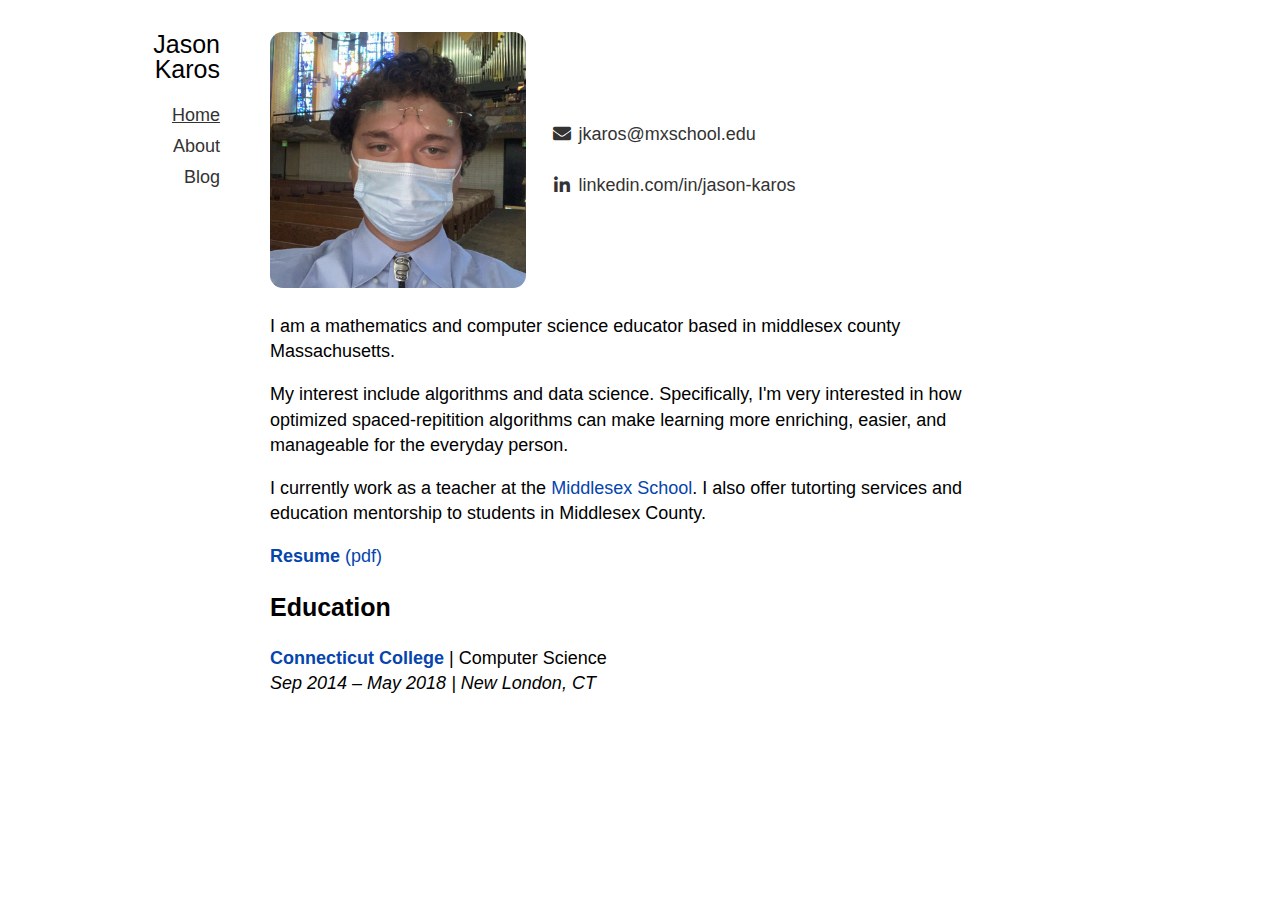
==== about.html @ bf35bdeb "initial commit" ====
<!doctype html>
<html>
    <head>
        <meta charset="utf-8">
        <title>Jason Karos - About</title>
        <link rel="icon" href="learning-svg.png" sizes="any">
        <link rel="stylesheet" type="text/css" href="css/base.css">
        <link rel="stylesheet" type="text/css" href="css/index.css">
        <link rel="stylesheet" href="fontawesome/css/fontawesome-all.min.css">
        <!-- make sure the webpage is friendly with mobile -->
        <!-- width=device-width sets the width of the page to follow the screen-width of the device -->
        <!-- initial-scale=1 sets the initial zoom level to 100% -->
        <meta name="viewport" content="width=device-width, initial-scale=1, minimum-scale=1, user-scalable=yes">
    </head>
    <body>
      <div id="top-level">
        <div id="navigation">
          <div id="navigation-logo"><a href=".">Jason Karos</a></div>
          <div id="navigation-list">
            <div class="navigation-entry"><a class=" navigation-entry-current " href="index.html">Home</a></div>
            <div class="navigation-entry"><a class="" href="about.html">About</a></div>
            <div class="navigation-entry"><a class="" href="articles.html">Blog</a></div>
          </div>
        </div>
        <div id="content">
          <div id="contact" class="small-center">
            <div id="contact-left">
                <img id="portrait" src="portrait.jpeg" alt="Portrait">
            </div>
            <div id="contact-right">
                    <a class="contact-entry" href="mailto:jkaros@mxschool.edu">
                        <i class="fas fa-fw fa-envelope"></i>
                        jkaros@mxschool.edu
                    </a>
                    <br />

                    <br />
                    <a class="contact-entry" href="https://www.linkedin.com/in/jason-karos-6055271a2/">
                        <i class="fab fa-fw fa-linkedin-in"></i>
                        linkedin.com/in/jason-karos
                    </a>
              
            </div>
        </div>
        <div id="bio">
            <p>
                I am a mathematics and computer science educator based in middlesex county Massachusetts. 
            </p>
            <p>
                My interest include algorithms and data science. Specifically, I'm very interested in how optimized spaced-repitition algorithms can make learning more enriching, easier, and manageable for the everyday person.
            </p>
            <p>
                I currently work as a teacher at the <a href="https://www.mxschool.edu/">Middlesex School</a>. I also offer tutorting services and education mentorship to students in Middlesex County.
            </p>
        </div>
          <p>
            <a href="resume.pdf"><strong>Resume</strong> (pdf)</a>
          </p>

            <h2>Education</h2>
            
            <p>
            <strong><a href="https://www.conncoll.edu/">Connecticut College</a></strong> | Computer Science
            <br>
            <em>Sep 2014 – May 2018 | New London, CT</em>
            </p>
            
    
            </p>
        </div>
    </body>
</html>
---- css/base.css ----
body {
  margin: 0px;
  padding: 0px;
  color: #000;
  font-family: Palatino, Georgia, sans-serif;
  line-height: 1.4;
}

a {
  text-decoration: none;
  color: rgb(6, 69, 173);
}

@media (hover: hover) {
a:hover {
  text-decoration: underline;
}
}

code {
  background-color: #e7e7e0;
  border-color: #c0c0c0;
  border-style: solid;
  border-width: 1px;
}

pre code {
  background-color: transparent;
  border-style: none;
  border-width: 0px;
  padding: 0px;
}

div.sourceCode {
  background-color: #fafafa;
  border-color: #e0e0e0;
  border-width: 1px;
  border-style: solid;
}


/* *** */

.soft, .caption {
  color: #555;
}

.no-margin-top {
  margin-bottom: 0px;
}

.no-margin-bottom {
  margin-bottom: 0px;
}

/* *** */

#content {
padding-bottom: 12px;
}

/* HACK */
#content > :first-child {
  margin-top: 0px;
}

#navigation a {
  text-decoration: none;
  color: #000;
}

#navigation div.navigation-entry a {
  color: #333;
}

@media (hover: hover) {
#navigation a:hover {
    color: rgb(6, 69, 173);
}
#navigation div.navigation-entry a:hover {
    color: rgb(6, 69, 173);
}
}

#navigation a.navigation-entry-current {
  text-decoration: underline;
}

/* *** */

@media all and (min-width: 1060px) {
  body {
      overflow-y: scroll;
  }
  #top-level {
      margin: 0 auto;
      width: 1060px;
  }
}

@media all and (max-width: 899px) and (min-width: 740px) {
  body {
      overflow-y: scroll;
  }
  #top-level {
      margin: 0 auto;
      width: 740px;
  }
}

@media all and (min-width: 900px) {

  #content {
      width: 740px;
      padding-left: 160px;
      padding-top: 32px;
  }

  #navigation {
      float: left;
      position: sticky;
      top: 0px;
      width: 110px;
      padding-top: 32px;
      padding-right: 25px;
      text-align: right;
  }

  #navigation-logo {
      line-height: 1;
      font-size: 25px;
      margin-bottom: 21px;
  }

  div.navigation-entry {
      margin-top: 6px;
      margin-bottom: 6px;
  }

}

@media all and (max-width: 899px) {

  #content {
      padding-top: 16px;
      padding-left: 12px;
      padding-right: 12px;
  }

  #navigation {
      padding-top: 27px;
      padding-bottom: 11px;
      text-align: center;
  }

  #navigation-logo {
      font-size: 25px;
      margin-bottom: 18px;
      line-height: 1;
  }

  #navigation-list {
      font-size: 18px;
  }

  div.navigation-entry {
      margin-left: 6px;
      margin-right: 6px;
      display: inline;
  }

  .only-big {
      display: none;
      margin: 0;
      padding: 0;
  }

  .only-big-first {
      margin-top: 0px;
  }

}

/* *** */

@media all and (min-width: 740px) {

body {
  font-size: 18px;
}

h1 { font-size: 28px; }
h2 { font-size: 25px; }
h3 { font-size: 20px; }
h4 { font-size: 18px; }

ul {
  padding-left: 18px;
}

pre {
  padding-top: 6px;
  padding-bottom: 6px;
  padding-left: 10px;
}

code {
  font-size: 15px;
  border-radius: 3px;
  padding-left: 2px;
  padding-right: 2px;
}

/* HACK */
/* margin-top: -((line-height - 1) / 2) * font-size); */
  .top-line-flush { margin-top: -3.6px !important; }
h1.top-line-flush { margin-top: -5.6px !important; }
h2.top-line-flush { margin-top: -5px !important; }
h3.top-line-flush { margin-top: -4px !important; }
h4.top-line-flush { margin-top: -3.6px !important; }

}

@media all and (max-width: 739px) {

body {
  font-size: 16px;
}

h1 { font-size: 25px; }
h2 { font-size: 22px; }
h3 { font-size: 18px; }
h4 { font-size: 16px; }

ul {
  padding-left: 16px;
}

pre {
  padding-top: 4px;
  padding-bottom: 4px;
  padding-left: 8px;
}

code {
  font-size: 14px;
  border-radius: 3px;
  padding-left: 2px;
  padding-right: 2px;
}

.small-center {
  text-align: center;
}

.top-line-flush { margin-top: 0px !important; }

}

/* *** */

.content-auto-resizable-iframe-full {
  max-width: 646px;
  margin: 0px auto;
}
.content-auto-resizable-iframe-full > div {
  position: relative;
  padding-bottom: 56.25%; /* 16:9 */
  height: 0px;
}
.content-auto-resizable-iframe-full iframe {
  position: absolute;
  top: 0px;
  left: 0px;
  width: 100%;
  height: 100%;
}

/* div.header h1 { */
/*     font-size: 25px; */
/*     /1* line-height: 1; *1/ */
/*     margin-top: 0px; */
/*     font-weight: normal; */
/* } */

/* div.header { */

/*     border-top-color: #e0e0e0; */
/*     border-top-width: 1px; */
/*     border-top-style: solid; */

/*     border-bottom-color: #e0e0e0; */
/*     border-bottom-width: 1px; */
/*     border-bottom-style: solid; */

/*     /1* background-color: #fafafa; *1/ */
/*     /1* border-color: #e0e0e0; *1/ */
/*     /1* border-width: 1px; *1/ */
/*     /1* border-style: solid; *1/ */
/*     /1* padding-left: 8px; *1/ */
/*     /1* padding-right: 8px; *1/ */
/*     /1* padding-top: 3px; *1/ */

/*     margin-bottom: 25px; */
/* } */

/* body { */
  /* background-color: #fdf6e3; */
  /* background-color: #fffcf3; */
  /* background-color: #fffff8; */
/* } */

/* /1* TODO doesn't work on firefox *1/ */
/* #content :first-child::first-line { */
/*     line-height: 100% !important; */
/* } */

/* h1, h2, h3, h4 { */
/*     font-family: "Lucida Grande", Geneva, Arial, sans-serif; */
/* } */

/* #content h1, #content h2 { */
/*     font-weight: normal; */
/* } */

/* #content h2 { */
/*     border-bottom: 1px solid #aaa; */
/* } */

@media all and (min-width: 740px) {

.big-header {

    /* border-top-color: #e0e0e0; */
    /* border-top-width: 1px; */
    /* border-top-style: solid; */

    border-bottom-color: #c0c0c0;
    border-bottom-width: 1px;
    border-bottom-style: solid;

    /* background-color: #fafafa; */

    /* border-color: #e0e0e0; */
    /* border-width: 1px; */
    /* border-style: solid; */
    /* padding-left: 8px; */
    /* padding-right: 8px; */
    /* padding-top: 3px; */

}

}

@media all and (max-width: 739px) {

.big-header {

  text-align: center;

}

}
---- css/index.css ----
#contact-left {
    padding-right: 20px;
    display: inline-block;
    vertical-align: middle;
}

#portrait {
    height: 256px;
    border-radius: 5%;
    display: block;
}

#contact-right {
    display: inline-block;
    vertical-align: middle;
    text-align: left;
}

a.contact-entry {
    text-decoration: none;
    color: #333;
}

@media (hover: hover) {
  a.contact-entry:hover {
      color: rgb(6, 69, 173);
  }
}

@media all and (min-width: 740px) {
    #contact {
        margin-bottom: 26px;
    }
  }

@media all and (max-width: 739px) {
    #portrait {
        height: 96px;
    }
    #contact-left {
        padding-right: 5px;
    }
    #contact {
        margin-bottom: 22px;
    }
}
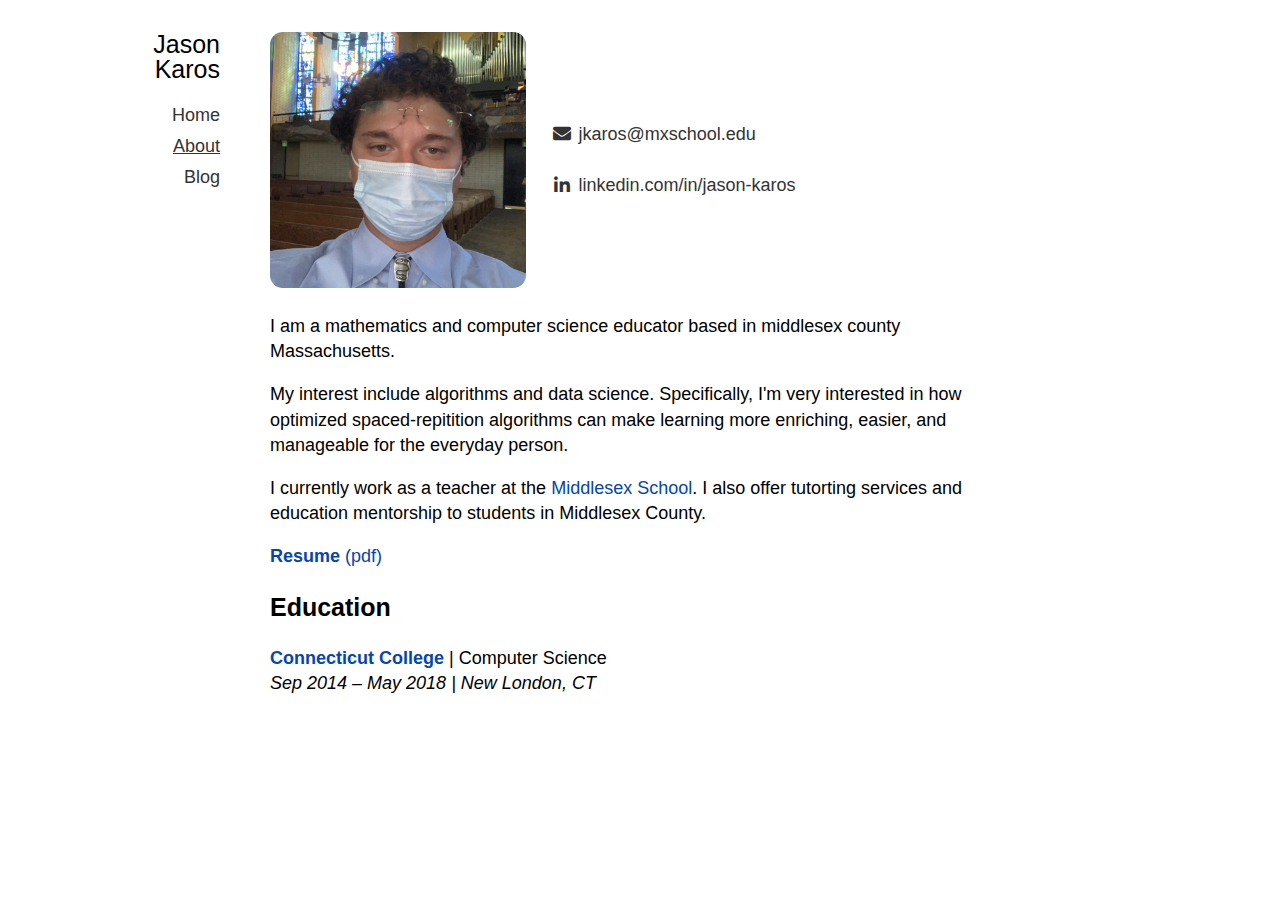
==== commit 5b50d0dc: "current navigation update" ====
--- a/about.html
+++ b/about.html
@@ -17,8 +17,8 @@
         <div id="navigation">
           <div id="navigation-logo"><a href=".">Jason Karos</a></div>
           <div id="navigation-list">
-            <div class="navigation-entry"><a class=" navigation-entry-current " href="index.html">Home</a></div>
-            <div class="navigation-entry"><a class="" href="about.html">About</a></div>
+            <div class="navigation-entry"><a class="" href="index.html">Home</a></div>
+            <div class="navigation-entry"><a class="navigation-entry-current" href="about.html">About</a></div>
             <div class="navigation-entry"><a class="" href="articles.html">Blog</a></div>
           </div>
         </div>
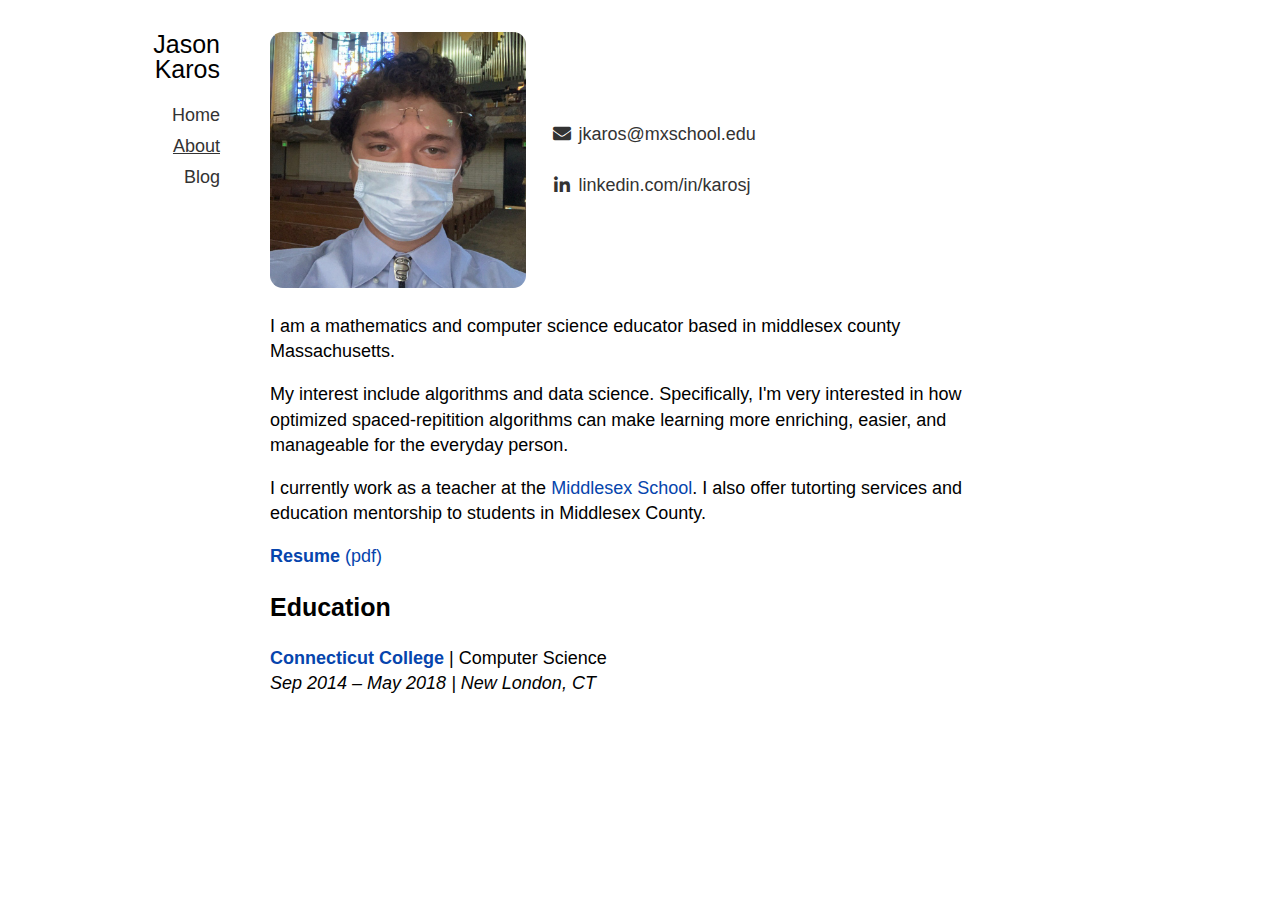
==== commit f765feaa: "linked-in link fixed" ====
--- a/about.html
+++ b/about.html
@@ -35,9 +35,9 @@
                     <br />
 
                     <br />
-                    <a class="contact-entry" href="https://www.linkedin.com/in/jason-karos-6055271a2/">
+                    <a class="contact-entry" href="https://www.linkedin.com/in/karosj/">
                         <i class="fab fa-fw fa-linkedin-in"></i>
-                        linkedin.com/in/jason-karos
+                        linkedin.com/in/karosj
                     </a>
               
             </div>
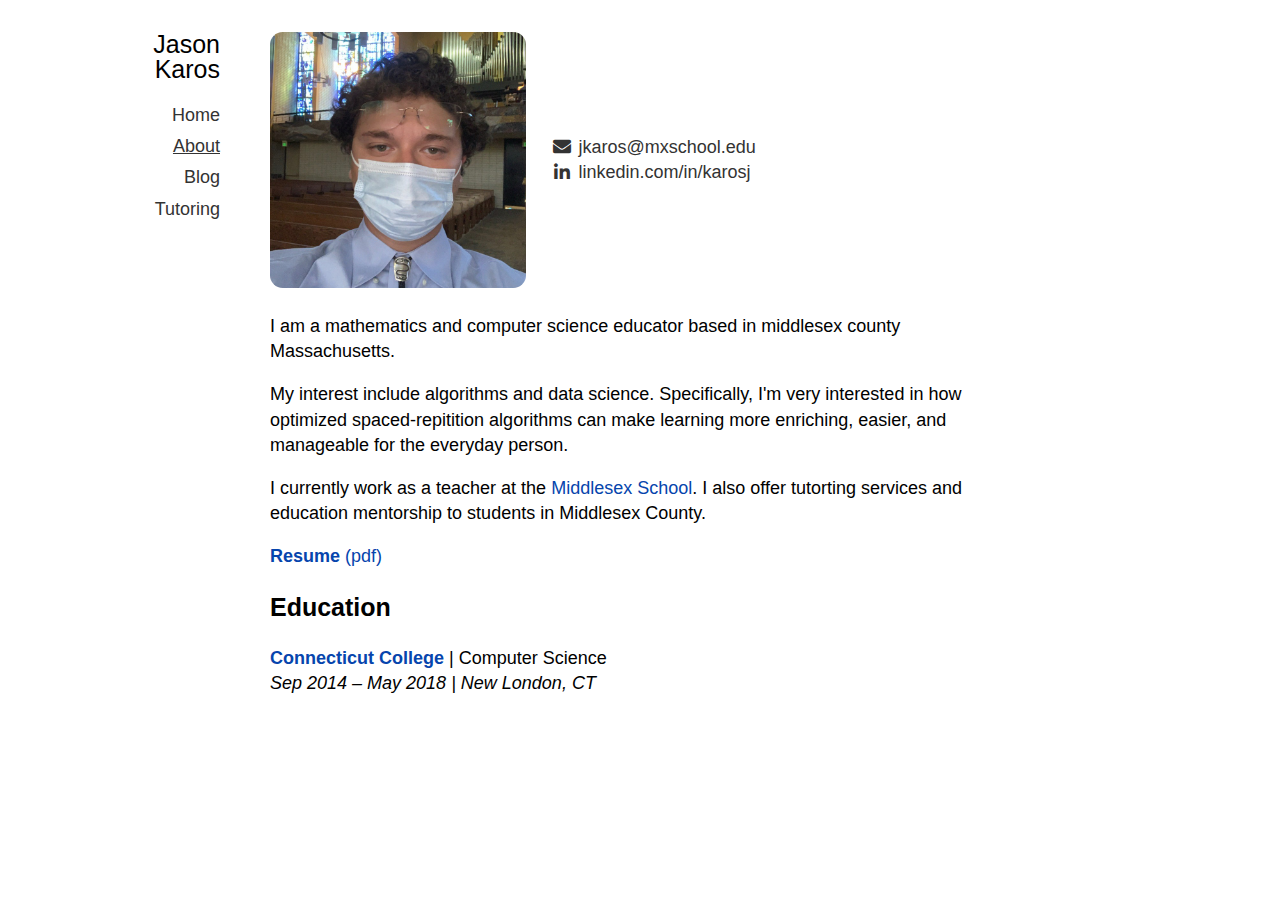
==== commit feec65b1: "New changes. Working on tutoring page." ====
--- a/about.html
+++ b/about.html
@@ -20,6 +20,7 @@
             <div class="navigation-entry"><a class="" href="index.html">Home</a></div>
             <div class="navigation-entry"><a class="navigation-entry-current" href="about.html">About</a></div>
             <div class="navigation-entry"><a class="" href="articles.html">Blog</a></div>
+            <div class="navigation-entry"><a class="" href="services.html">Tutoring</a></div>
           </div>
         </div>
         <div id="content">
@@ -33,12 +34,11 @@
                         jkaros@mxschool.edu
                     </a>
                     <br />
-
-                    <br />
                     <a class="contact-entry" href="https://www.linkedin.com/in/karosj/">
                         <i class="fab fa-fw fa-linkedin-in"></i>
                         linkedin.com/in/karosj
                     </a>
+                    
               
             </div>
         </div>
